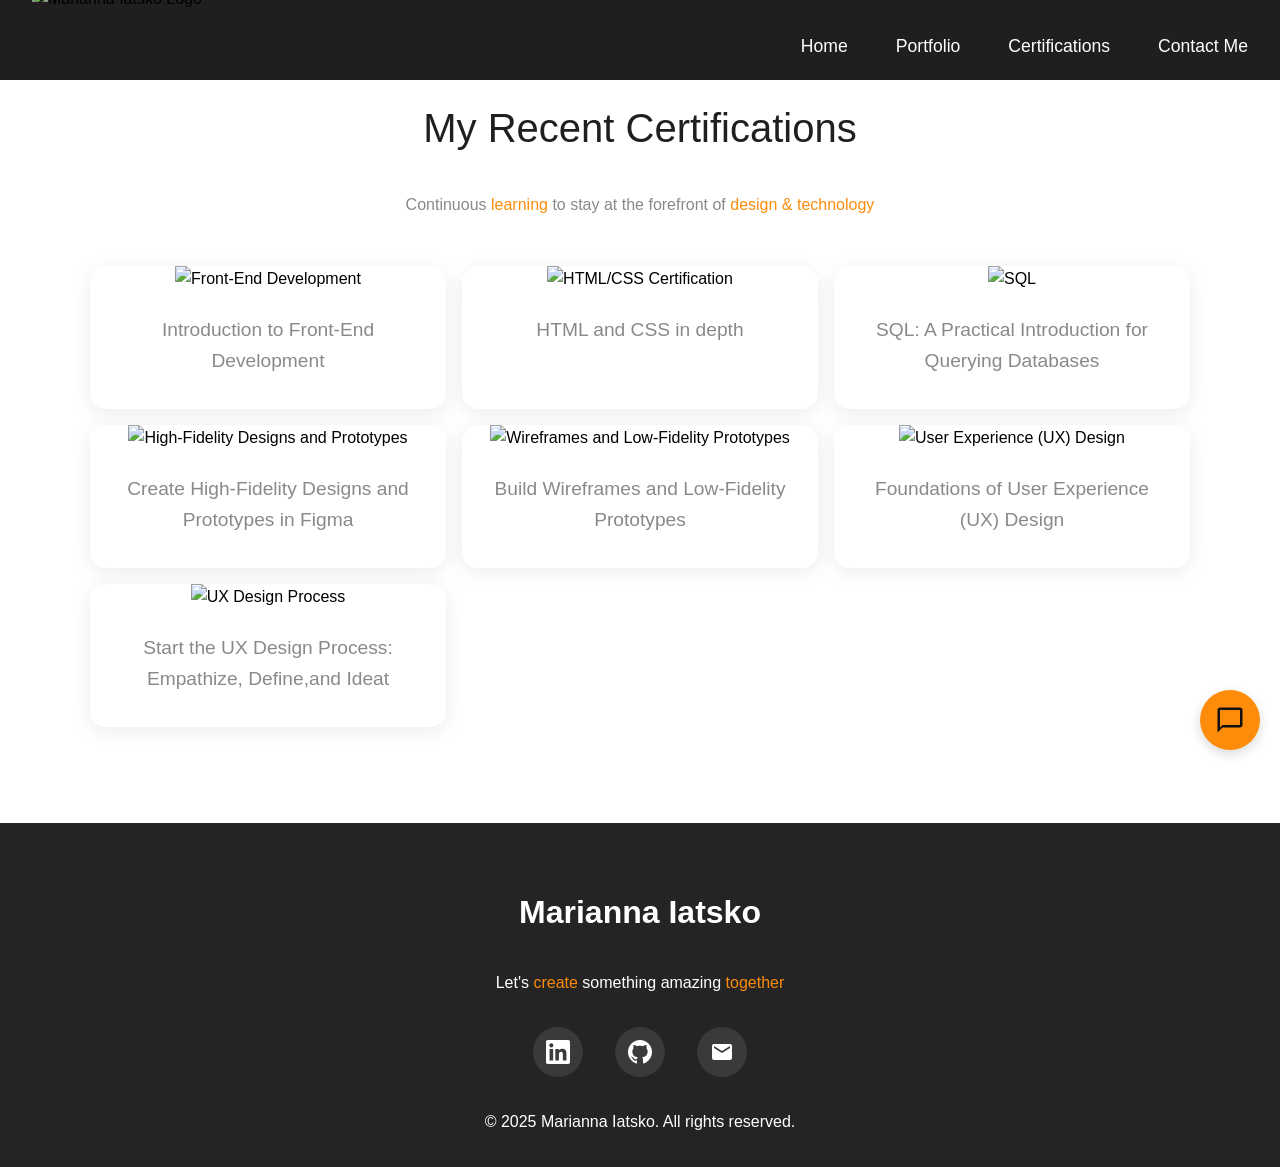
==== certifications.html @ 1412dbc5 "Initial commit with existing files" ====
<!DOCTYPE html>
<html lang="en">
<head>
  <meta charset="UTF-8">
  <meta name="viewport" content="width=device-width, initial-scale=1.0">
  <meta name="description" content="Marianna Iatsko Portfolio, UI/UX designer specializing in web design, branding, and modern digital experiences.">
  <title>Marianna Iatsko – UI/UX Designer</title>
  <link rel="preconnect" href="https://fonts.googleapis.com">
  <link rel="preload" as="image" href="MI_LOGO35.png">
  <link rel="preload" as="image" href="11.png">
  <link rel="stylesheet" href="style.css">
</head>
<body>
<header id="header">
    <div class="header-container">
      <img src="MI_LOGO35.png" alt="Marianna Iatsko Logo" class="logo">
      
      <main>
      <div class="menu-toggle" id="menuToggle">
        <span></span>
        <span></span>
        <span></span>
      </div>

      <nav id="nav">
        <a href="index.html" class="btn">Home</a>
        <a href="portfolio.html"  class="btn">Portfolio</a>
        <a href="certifications.html" class="btn">Certifications</a>
        <a href="index.html#contact"class="btn">Contact Me</a>
      </nav>
    </div>
  </header>
</main>

<!-- CERTIFICATIONS SECTION -->
<section id="certifications" class="certifications">
  <h2 class="section-title">My Recent Certifications</h2>
  <p class="section-subtitle">Continuous <span class="highlight"> learning</span> to stay at the forefront of <span class="highlight"> design & technology</span></p>

  
  <div class="certifications-container">
     <div class="certification-card">
      <img src="Coursers FrontEnd Sert.png" alt="Front-End Development">
      <div class="certification-content">
        <h3>Introduction to Front-End Development</h3>
      </div>
    </div>

    <div class="certification-card">
      <img src="Coursera Html_Css Cert.png" alt="HTML/CSS Certification">
      <div class="certification-content">
        <h3>HTML and CSS in depth</h3>
      </div>
    </div>

    <div class="certification-card">
      <img src="Coursera SQL Cert.png" alt="SQL">
      <div class="certification-content">
        <h3>SQL: A Practical Introduction for Querying Databases</h3>
      </div>
    </div>

    <div class="certification-card">
      <img src="Coursera High Sert.png" alt="High-Fidelity Designs and Prototypes">
      <div class="certification-content">
        <h3>Create High-Fidelity Designs and Prototypes in Figma</h3>
      </div>
    </div>
  

<div class="certification-card">
      <img src="Coursera Build Low Cert1.png" alt="Wireframes and Low-Fidelity Prototypes">
      <div class="certification-content">
        <h3>Build Wireframes and Low-Fidelity Prototypes</h3>
      </div>
    </div>

<div class="certification-card">
      <img src="Coursera Foundations Cert1.png" alt="User Experience (UX) Design">
      <div class="certification-content">
        <h3>Foundations of User Experience (UX) Design</h3>
      </div>
    </div>


<div class="certification-card">
      <img src="Coursera Start Ux Cert1.png" alt="UX Design Process">
      <div class="certification-content">
        <h3> Start the UX Design Process: Empathize, Define,and Ideat</h3>
      </div>
    </div>
</div>
</section>
</main>

  <!-- FOOTER -->
  <footer>
    <div class="footer-container">
      <div class="footer-name">Marianna Iatsko</div>
      <div class="footer-subtext">Let's <span class="highlight"> create</span> something amazing <span class="highlight"> together</span></div>
      
      <div class="social-links">
        <a href="https://www.linkedin.com/in/marianna-iatsko" target="_blank" aria-label="LinkedIn">
          <svg viewBox="0 0 24 24" xmlns="http://www.w3.org/2000/svg">
            <path d="M20.447 20.452h-3.554v-5.569c0-1.328-.027-3.037-1.852-3.037-1.853 0-2.136 1.445-2.136 2.939v5.667H9.351V9h3.414v1.561h.046c.477-.9 1.637-1.85 3.37-1.85 3.601 0 4.267 2.37 4.267 5.455v6.286zM5.337 7.433c-1.144 0-2.063-.926-2.063-2.065 0-1.138.92-2.063 2.063-2.063 1.14 0 2.064.925 2.064 2.063 0 1.139-.925 2.065-2.064 2.065zm1.782 13.019H3.555V9h3.564v11.452zM22.225 0H1.771C.792 0 0 .774 0 1.729v20.542C0 23.227.792 24 1.771 24h20.451C23.2 24 24 23.227 24 22.271V1.729C24 .774 23.2 0 22.222 0h.003z"/>
          </svg>
        </a>

        <a href="https://github.com/marianna-iatsko" target="_blank" aria-label="GitHub">
          <svg viewBox="0 0 24 24" xmlns="http://www.w3.org/2000/svg">
            <path d="M12 0c-6.626 0-12 5.373-12 12 0 5.302 3.438 9.8 8.207 11.387.599.111.793-.261.793-.577v-2.234c-3.338.726-4.033-1.416-4.033-1.416-.546-1.387-1.333-1.756-1.333-1.756-1.089-.745.083-.729.083-.729 1.205.084 1.839 1.237 1.839 1.237 1.07 1.834 2.807 1.304 3.492.997.107-.775.418-1.305.762-1.604-2.665-.305-5.467-1.334-5.467-5.931 0-1.311.469-2.381 1.236-3.221-.124-.303-.535-1.524.117-3.176 0 0 1.008-.322 3.301 1.23.957-.266 1.983-.399 3.003-.404 1.02.005 2.047.138 3.006.404 2.291-1.552 3.297-1.23 3.297-1.23.653 1.653.242 2.874.118 3.176.77.84 1.235 1.911 1.235 3.221 0 4.609-2.807 5.624-5.479 5.921.43.372.823 1.102.823 2.222v3.293c0 .319.192.694.801.576 4.765-1.589 8.199-6.086 8.199-11.386 0-6.627-5.373-12-12-12z"/>
          </svg>
        </a>

        <a href="mailto:marianna.iatsko@gmail.com" aria-label="Email">
          <svg viewBox="0 0 24 24" xmlns="http://www.w3.org/2000/svg">
            <path d="M20 4H4c-1.1 0-1.99.9-1.99 2L2 18c0 1.1.9 2 2 2h16c1.1 0 2-.9 2-2V6c0-1.1-.9-2-2-2zm0 4l-8 5-8-5V6l8 5 8-5v2z"/>
          </svg>
        </a>
      </div>

      <p class="footer-text">&copy; 2025 Marianna Iatsko. All rights reserved.</p>
    </div>
  </footer>

 <div class="chat-button" id="chatButton">
    <svg xmlns="http://www.w3.org/2000/svg" viewBox="0 0 24 24">
      <path d="M20 2H4c-1.1 0-2 .9-2 2v18l4-4h14c1.1 0 2-.9 2-2V4c0-1.1-.9-2-2-2zm0 14H6l-2 2V4h16v12z"/>
    </svg>
  </div>

  <div class="chat-window" id="chatWindow">
    <div class="chat-header">
      <span>Let's Chat </span>
      <span class="chat-close" id="chatClose">&times;</span>
    </div>

    <div class="chat-messages" id="chatMessages">
      <div class="message bot">
        <div class="message-bubble">Hello👋! How can I help you today?
        </div>
      </div>
    </div>

    <div class="quick-questions" id="quickQuestions">
      <button class="quick-question" data-question="What services do you offer?">Services</button>
      <button class="quick-question" data-question="Can I see your portfolio?">Portfolio</button>
      <button class="quick-question" data-question="How can I contact you?">Contact</button>
      <button class="quick-question" data-question="What are your rates?">Pricing</button>
    </div>

    <div class="chat-input-area">
      <input type="text" class="chat-input" id="chatInput" placeholder="Type your message...">
      <button class="chat-send" id="chatSend">Send</button>
    </div>
  </div>


    

  <script src="script.js"></script>
 
</body>
</html>
---- style.css ----
* {
      margin: 0;
      padding: 0;
      box-sizing: border-box;
      user-select: none;
    }

:root {
  --white: #FFFFFF;
  --gray: #898989;
  --dark: #211f1e;
  --accent: #FC8C0A;
}

    html {
      
      scroll-padding-top: 100px;
    }

    body {
      font-family: 'Lucida Sans', 'Lucida Sans Regular', 'Lucida Grande', 'Lucida Sans Unicode', Geneva, Verdana, sans-serif;
      overflow-x: hidden;
      font-weight: 400;
      line-height: 1.6;
    }

    /* HEADER */
    header {
      position: fixed;
      top: 0;
      width: 100%;
      background: #211f1e;
      z-index: 1000;
      padding: 1rem 0;
      height: 80px;
      transition: all 0.3s ease;
    }

    header.scrolled {
      box-shadow: 0 2px 20px rgba(0, 0, 0, 0.1);
    }

    .header-container {
      max-width: 1400px;
      margin: 0 auto;
      padding: 0 2rem;
      display: flex;
      justify-content: space-between;
      align-items: center;
  
    }

    .logo {
      height: 120px;
      transition: transform 0.2s ease;
      margin-top: -30px;

    }

    .logo:hover {
      transform: scale(1.5);
    }

    nav {
      display: flex;
      gap: 3rem;
      align-items: center;
    }

    nav a {
      color: #FFFFFF;
      text-decoration: none;
      font-size: 1.1rem;
      font-weight: 500;
      position: relative;
      transition: color 0.3s ease;
      margin-top: -30px;
    }

    nav a::after {
      content: '';
      position: absolute;
      bottom: -5px;
      left: 0;
      width: 0;
      height: 2px;
      background: #FC8C0A;
      transition: width 0.3s ease;
    }

    nav a:hover {
      color: #FC8C0A;
    }

    nav a:hover::after {
      width: 100%;
    }

    /* Mobile Menu */
    .menu-toggle {
      display: none;
      flex-direction: column;
      gap: 5px;
      cursor: pointer;
      background-color: #211f1e;
    }

    .menu-toggle span {
      width: 28px;
      height: 3px;
      background:#FFFFFF;
      transition: 0.3s;
      border-radius: 2px;
    }

    /* HERO SECTION */
    .hero {
      min-height: 100vh;
      display: flex;
      align-items: center;
      padding: 8rem 2rem 4rem;
      background: linear-gradient(180deg, #b89cff 0%, #9bd3ff 100%);
      background-image: url('11.png');
      background-size: cover;
      overflow: hidden;
      position: relative;
    }

    .hero::before {
      content: '';
      position: absolute;
      top: 0;
      left: 0;
      right: 0;
      bottom: 0;
      z-index: 0;
      background: 
        radial-gradient(circle at 20% 50%, rgba(255, 255, 255, 0.1) 0%, transparent 50%),
        radial-gradient(circle at 80% 80%, rgba(255, 255, 255, 0.1) 0%, transparent 50%);
        animation: float 20s ease-in-out infinite;
    }

    @keyframes float {
      0%, 100% { transform: translate(0, 0); }
      50% { transform: translate(30px, -30px); }
    }


    .hero-container {
      max-width: 1400px;
      margin: 0 auto;
      width: 100%;
      position: relative;
      z-index: 1;
    }

    .hero-content {
      max-width: 800px;
      position: relative;
      z-index: 2;
    }

    .greeting {
      font-size: 2rem;
      color: #242424;
      margin-bottom: 1rem;
      opacity: 0;
      animation: slideInLeft 0.8s ease forwards;
    }

    .hero-title {
  font-size: 5rem;
  font-weight: 800;
  white-space: nowrap;
  overflow: hidden;
  border-right: 4px solid #fff;
  width: 0;
  margin-bottom: 1.5rem;
  line-height: 1.1;
  background: linear-gradient(90deg, #efe3cc, #ffd700, #ff9800, #ef860d);
  -webkit-background-clip: text;
  -webkit-text-fill-color: transparent;
  animation: typing 7s steps(15, end) infinite,
             blinkCaret 0.9s step-end infinite;
}

/* Type → Hold → Delete → Restart */
@keyframes typing {
  0% { width: 0; }
  40% { width: 100%; }
  60% { width: 100%; }
  100% { width: 0; }
}

@keyframes blinkCaret {
  from, to { border-color: transparent; }
  50% { border-color: #FC8C0A; }
}

    .hero-subtitle {
      font-size: 1.8rem;
      color: #898989;
      margin-bottom: 2rem;
      opacity: 0;
      animation: slideInLeft 0.8s ease 0.4s forwards;
    }

    .hero-description {
      font-size: 1.2rem;
      line-height: 1.8;
      color: #898989;
      max-width: 600px;
      opacity: 0;
      animation: slideInLeft 0.8s ease 0.6s forwards;
    }

    @keyframes slideInLeft {
      from {
        opacity: 0;
        transform: translateX(-50px);
      }
      to {
        opacity: 1;
        transform: translateX(0);
      }
    }

.highlight {
  color:#FC8C0A; 
  font-weight: 400;
}

    /* Wave Shape Divider */
.custom-shape-divider-bottom {
  position: absolute;
  bottom: 0;
  left: 0;
  width: 100%;
  overflow: hidden;
  line-height: 0;
}

.custom-shape-divider-bottom svg {
  position: relative;
  display: block;
  width: calc(130% + 2px);
  height: 100px;
}

.custom-shape-divider-bottom .shape-fill {
  fill: #FFFFFF;
}

    /* PORTFOLIO SECTION */
    
    .projects-section {
      position: relative;
      padding: 8rem 0;
      background: #FFFFFF;
    }

    .section-title {
      font-weight: 400;
      text-align: center;
      font-family: 'Lucida Sans', 'Lucida Sans Regular', 'Lucida Grande', 'Lucida Sans Unicode', Geneva, Verdana, sans-serif;
      background: #211f1e;
      font-size: 2.5rem;
      margin-bottom: 1rem;
      margin-top: -2rem;
      -webkit-background-clip: text;
      -webkit-text-fill-color: transparent;
    }

    .projects-section .section-subtitle {
     text-align: center;
     color: #898989;
     margin-bottom: 2rem;
      }

    /* Horizontal Scroll Container */
    .horizontal-scroll {
      display: flex;
      gap: 2rem;
      padding: 2rem 4rem;
      overflow-x: auto;
      overflow-y: hidden;
      scroll-snap-type: x mandatory;
      scrollbar-width: none;
      -ms-overflow-style: none;
    }

    .horizontal-scroll::-webkit-scrollbar {
      display: none;
    }

    /* Project Card */
    .project-card {
      flex: 0 0 600px;
      height: 700px;
      scroll-snap-align: center;
      position: relative;
      cursor: pointer;
      transition: transform 0.5s cubic-bezier(0.34, 1.56, 0.64, 1);
    }

    .project-card:hover {
      transform: translateY(-20px) scale(1.02);
    }

 /*TAG*/

@keyframes fadeIn {
  to { opacity: 1; transform: translateY(0); }
  from { opacity: 0; transform: translateY(10px); }
}

/* Device Frame */

    .device-frame {
      width: 100%;
      height: 100%;
      position: relative;
      border-radius: 40px;
      padding: 20px;
      background: #413f3f;
    }

    /* Tablet Frame Style */
    .device-frame.tablet {
      border-radius: 30px;
      padding: 30px 25px;
    }

    .device-frame.tablet::before {
      content: '';
      position: absolute;
      top: 50%;
      right: -8px;
      width: 4px;
      height: 60px;
      background:  #898989;
      border-radius: 2px;
      transform: translateY(-50%);
    }

    .device-frame.tablet::after {
      content: '';
      position: absolute;
      bottom: 15px;
      left: 50%;
      transform: translateX(-50%);
      width: 40px;
      height: 40px;
      border-radius: 50%;
      border: 2px solid rgba(255, 255, 255, 0.1);
    }

    /* Phone Frame Style */
    .device-frame.phone {
      width: 350px;
      border-radius: 50px;
      padding: 15px;
    }

    .device-frame.phone::before {
      content: '';
      position: absolute;
      top: 15px;
      left: 50%;
      transform: translateX(-50%);
      width: 120px;
      height: 25px;
      background: #1a1a1a;
      border-radius: 0 0 20px 20px;
      z-index: 10;
    }

    .device-frame.phone::after {
      content: '';
      position: absolute;
      top: 22px;
      left: 50%;
      transform: translateX(-50%);
      width: 60px;
      height: 6px;
      background: rgba(255, 255, 255, 0.05);
      border-radius: 10px;
      z-index: 11;
    }

    /* Screen */
    .device-screen {
      width: 100%;
      height: 100%;
      border-radius: 25px;
      overflow: hidden;
      background: #000;
      position: relative;
    }

    .device-frame.tablet .device-screen {
      border-radius: 20px;
    }

    .device-frame.phone .device-screen {
      border-radius: 35px;
    }

    .project-image {
      width: 100%;
      height: 100%;
      position: relative;
      overflow: hidden;
    }

    .project-image img {
      width: 100%;
      height: 100%;
      object-fit: cover;
      transition: transform 0.6s ease;
    }

    .project-card:hover .project-image img {
      transform: scale(1.1);
    }

    .project-overlay {
      position: absolute;
      top: 0;
      left: 0;
      width: 100%;
      height: 100%;
      background: linear-gradient(180deg, transparent 0%, rgba(0, 0, 0, 0.9) 100%);
      display: flex;
      flex-direction: column;
      justify-content: flex-end;
      padding: 3rem;
      opacity: 0;
      transition: opacity 0.4s ease, backdrop-filter 0.4s ease;
      backdrop-filter: blur(0px);
}

.project-card:hover .project-overlay {
  opacity: 1;
  backdrop-filter: blur(8px);
}

    .project-number {
      position: absolute;
      top: 2rem;
      right: 2rem;
      font-size: 5rem;
      font-weight: 900;
      opacity: 0.2;
      background: linear-gradient(135deg, #667eea, #764ba2);
      -webkit-background-clip: text;
      -webkit-text-fill-color: transparent;
    }

    .project-title {
      font-size: 2.5rem;
      font-weight: 800;
      margin-bottom: 1rem;
      color:  #dbd6c7; /* bright and readable on dark overlay */
      transform: translateY(20px);
      transition: transform 0.4s ease;
    }

    .project-card:hover .project-title {
      transform: translateY(0);
    }

    .project-description {
  font-size: 1rem;
  line-height: 1.6;
  color: #FFFFFF; /* bright and readable on dark overlay */
  opacity: 1;     /* remove fade */
  transform: translateY(20px);
  transition: transform 0.4s ease 0.1s, color 0.3s ease;
}

    .project-card:hover .project-description {
  color: #FFFFFF;
  transform: translateY(0);
}


    .project-tags {
      display: flex;
      gap: 0.5rem;
      margin-top: 1.5rem;
      flex-wrap: wrap;
    }

   .tag {
  padding: 0.4rem 1rem;
  background: rgba(255, 255, 255, 0.1);
  border-radius: 20px;
  font-size: 0.85rem;
  backdrop-filter: blur(10px);
  border: 1px solid rgba(255, 255, 255, 0.2);
  color: rgba(126, 119, 119, 0.95);
  transform: translateY(20px);
  opacity: 0;
  transition: transform 0.4s ease, background 0.3s ease, box-shadow 0.3s ease;
  animation: fadeIn 0.6s ease forwards;
}

.tag:nth-child(1) { animation-delay: 0.1s; }
.tag:nth-child(2) { animation-delay: 0.2s; }
.tag:nth-child(3) { animation-delay: 0.3s; }
.tag:nth-child(4) { animation-delay: 0.4s; }

.tag:hover {
  background: rgba(255, 255, 255, 0.2);
  box-shadow: 0 0 8px rgba(0, 140, 255, 0.4);
  cursor: pointer;
}

    /* Responsive */
    @media (max-width: 768px) {
      .project-card {
        flex: 0 0 90vw;
        height: 600px;
      }

      .horizontal-scroll {
        padding: 2rem 1rem;
        gap: 2rem;
      }

      .projects-section {
        padding: 4rem 0;
      }

      .project-title {
        font-size: 1.8rem;
      }

      .project-overlay {
        padding: 2rem;
      }
    }
    
.project-image video {
  width: 100%;
  height: 100%;
  object-fit: cover;
  transition: transform 0.6s ease;
}
.project-card:hover .project-image video {
  transform: scale(1.1);
}


/* ===== CERTIFICATIONS SECTION ===== */
.certifications {
  padding: 6rem 2rem;
  background: #FFFFFF;
  text-align: center;
}

.certifications .section-subtitle {
  font-size: 1rem;
  color:#898989;
  margin-bottom: 3rem;
}
.certifications .section-title {
  margin-top: 0; 
  margin-bottom: 2rem;
}

.certifications-container {
  display: grid;
  grid-template-columns: repeat(auto-fit, minmax(280px, 1fr));
  gap: 1rem;
  max-width: 1100px;
  margin: 0 auto;
}

.certification-card {
  background: #FFFFFF;
  border-radius: 1rem;
  box-shadow: 0 4px 20px rgba(0,0,0,0.08);
  overflow: hidden;
  transition: transform 0.3s ease, box-shadow 0.3s ease;
}

.certification-card:hover {
  transform: translateY(-8px);
  box-shadow: 0 8px 25px rgba(0,0,0,0.15);
}

.certification-card img {
  width:100%;
  height: 160px;
  object-fit: contain;
}

.certification-content {
  padding: 1.5rem;
}

.certification-content h3 {
  font-size: 1.2rem;
  margin-bottom: 0.5rem;
  color: #898989;
  font-family: 'Lucida Sans', 'Lucida Sans Regular', 'Lucida Grande', 'Lucida Sans Unicode', Geneva, Verdana, sans-serif;
  font-weight: 400;
}


    /* CONTACT FORM SECTION */
.contact {
  padding: 1rem 2rem 8rem; 
  text-align: center;
}

.contact .section-title {
  margin-top: 0; 
  margin-bottom: 2rem;
}

.contact .section-subtitle {
  margin-bottom: 2rem;
}

/* Layout */
.contact-wrapper {
  display: flex;
  align-items: stretch;
  justify-content: center;
  max-width: 1100px;
  margin: 0 auto;
  background: #FFFFFF;
  border-radius: 0px;
  overflow: hidden;
  box-shadow: 0 10px 40px rgba(0, 0, 0, 0.08);
  border: 1px solid #eee;
}

/* Left side: image */
.contact-image {
  flex: 1;
}

.contact-image img {
  width: 100%;
  height: 100%;
  object-fit: cover;
  display: block;
}

/* Right side: form */

.contact-form-container {
  flex: 1;
  padding: 3rem;
  background: #FFFFFF;
  display: flex;
  align-items: center;
}

.contact-form {
  width: 100%;
  text-align: left;
}

.form-group {
  margin-bottom: 2rem;
}

.form-group label {
  display: block;
  margin-bottom: 0.5rem;
  font-weight: 600;
  color: #898989;
}

.form-group input,
.form-group textarea {
  width: 100%;
  padding: 1rem;
  border: 1.5px solid #ddd;
  border-radius: 8px;
  font-size: 1rem;
  font-family: 'Lucida Sans', 'Lucida Sans Regular', 'Lucida Grande', 'Lucida Sans Unicode', Geneva, Verdana, sans-serif;
  background: #FFFFFF;
  transition: border-color 0.3s ease, background 0.3s ease;
}

.form-group input:focus,
.form-group textarea:focus {
  outline: none;
  border-color: #ed781f;
  background: #FFFFFF;
}

.form-group textarea {
  min-height: 150px;
  resize: vertical;
}

.submit-btn {
  width: 100%;
  padding: 1.1rem;
  background: linear-gradient(90deg,#f6f1d8, #ff9800, #FC8C0A);
  color: #FFFFFF;
  border: none;
  border-radius: 8px;
  font-size: 1.1rem;
  font-weight: 600;
  cursor: pointer;
  transition: background 0.3s ease;
}

.submit-btn:hover {
  background: #f19142;
}

/* Responsive */
@media (max-width: 900px) {
  .contact-wrapper {
    flex-direction: column;
  }

  .contact-image {
    height: 280px;
  }

  .contact-form-container {
    padding: 2rem;
  }
}


    /* FOOTER */
    footer {
      background: #242424;
      color: #FFFFFF;
      padding: 4rem 2rem 2rem;
    }

    .footer-container {
      max-width: 1400px;
      margin: 0 auto;
      text-align: center;
    }

    .footer-name {
      font-size: 2rem;
      font-weight: 700;
      margin-bottom: 2rem;
      background: #FFFFFF;
      -webkit-background-clip: text;
      -webkit-text-fill-color: transparent;
        display: inline-block;
        transition: 0.3s ease;
    }
    
    .footer-name:hover {
  -webkit-text-fill-color: #ef860d;
  transform: translateY(-5px);
}

     .footer-subtext {
  font-size: 1rem;
  color: #FFFFFF;
  display: block; 
  margin-bottom: 2rem;
}

    .social-links {
      display: flex;
      justify-content: center;
      gap: 2rem;
      margin-bottom: 2rem;
    }

    .social-links a {
      width: 50px;
      height: 50px;
      border-radius: 50%;
      background: rgba(255, 255, 255, 0.1);
      display: flex;
      align-items: center;
      justify-content: center;
      transition: all 0.3s ease;
      text-decoration: none;
    }

    .social-links a:hover {
      background: linear-gradient(90deg, #FFFFFF, #ffd700, #ff9800, #ef860d);
      transform: translateY(-5px);
    }

    .social-links svg {
      width: 24px;
      height: 24px;
      fill: #FFFFFF;
    }

    .footer-text {
      color: #FFFFFF;
      margin-top: 2rem;
    }

    /* RESPONSIVE */
     @media (max-width: 768px) {
       .menu-toggle {
         display: flex; 
        } 
        nav { 
          position: fixed;
           top: 80px; right: -100%; 
           width: 250px; 
           height: calc(100vh - 80px); 
           background: #000; 
           flex-direction: column;
            padding: 2rem; 
            transition: right 0.3s ease; 
            gap: 2rem; 
          }
             nav.active {
               right: 0;
               } 
               .hero-title { 
                font-size: 3rem;
               } 
               .hero-subtitle { 
                font-size: 1.4rem;
               } 
               .section-title { 
                font-size: 2rem;

              } .portfolio-grid { 
                grid-template-columns: 1fr; 
              } 

            }
/* Cookie Banner */
#cookie-banner {
      position: fixed;
      bottom: 20px;
      left: 20px;
      right: 20px;
      max-width: 600px;
      margin: auto;
      background: rgba(255, 255, 255, 0.95);
      color: #979191;
      padding: 15px 20px;
      border-radius: 8px;
      box-shadow: 0 6px 20px rgba(0, 0, 0, 0.2);
      font-size: 14px;
      display: flex;
      align-items: center;
      justify-content: space-between;
      gap: 1rem;
      z-index: 9999;
       font-family: 'Lucida Sans', 'Lucida Sans Regular', 'Lucida Grande', 'Lucida Sans Unicode', Geneva, Verdana, sans-serif;
      flex-wrap: wrap;
    }

    #cookie-banner p {
      margin: 0;
      flex: 1;
      text-align: left;
      line-height: 1.4;
    }

    #accept-cookies {
      background: #FC8C0A;
      color: #111;
      font-weight: 600;
      border: none;
      padding: 8px 16px;
      border-radius: 4px;
      cursor: pointer;
      text-align: center;
      transition: background 0.3s ease;
    }

    #accept-cookies:hover {
      background: #f6c461;
    }

    @media (max-width: 600px) {
      #cookie-banner {
        flex-direction: column;
        align-items: stretch;
        text-align: center;
        gap: 10px;
        padding: 20px;
      }

      #cookie-banner p {
        text-align: center;
      }

      #accept-cookies {
        width: 100%;
      }
    }

    /* Chat Bot */
    .chat-button {
      position: fixed;
      bottom: 150px;
      right: 20px;
      width: 60px;
      height: 60px;
      background: #FC8C0A;
      border-radius: 50%;
      display: flex;
      align-items: center;
      justify-content: center;
      cursor: pointer;
      box-shadow: 0 4px 12px rgba(0,0,0,0.15);
      transition: transform 0.3s ease;
      z-index: 1000;
       font-family: 'Lucida Sans', 'Lucida Sans Regular', 'Lucida Grande', 'Lucida Sans Unicode', Geneva, Verdana, sans-serif;
    }

    .chat-button:hover {
      transform: scale(1.1);
    }

    .chat-button svg {
      width: 30px;
      height: 30px;
      fill: #111;
    }
    .chat-window {
      position: fixed;
      bottom: 90px;
      right: 20px;
      width: 350px;
      height: 500px;
      background: white;
      border-radius: 12px;
      box-shadow: 0 8px 24px rgba(0,0,0,0.2);
      display: none;
      flex-direction: column;
      z-index: 1000;
      overflow: hidden;
    }

    .chat-window.active {
      display: flex;
    }

    .chat-header {
      background:#FC8C0A;
      color: #111;
      padding: 15px 20px;
      font-weight: 600;
      display: flex;
      justify-content: space-between;
      align-items: center;
    }
    .chat-close {
      cursor: pointer;
      font-size: 24px;
      line-height: 1;
    }
    .chat-messages {
      flex: 1;
      padding: 20px;
      overflow-y: auto;
      background: #f9f9f9;
    }

    .message {
      margin-bottom: 15px;
      display: flex;
      gap: 10px;
    }

    .message.bot {
      justify-content: flex-start;
    }

    .message.user {
      justify-content: flex-end;
    }

    .message-bubble {
      max-width: 70%;
      padding: 10px 15px;
      border-radius: 12px;
      word-wrap: break-word;
    }

    .message.bot .message-bubble {
      background: white;
      color: #333;
      border: 1px solid #e0e0e0;
    }

    .message.user .message-bubble {
      background: #FC8C0A;
      color: #111;
    }
    .quick-questions {
      padding: 10px 20px;
      display: flex;
      flex-wrap: wrap;
      gap: 8px;
      border-top: 1px solid #e0e0e0;
      background: white;
    }

    .quick-question {
      background: #f5f5f5;
      border: 1px solid #ddd;
      padding: 8px 12px;
      border-radius: 20px;
      cursor: pointer;
      font-size: 13px;
      transition: all 0.2s;
    }

    .quick-question:hover {
      background: #FC8C0A;
      border-color: #FC8C0A;
    }

    .chat-input-area {
      padding: 15px 20px;
      border-top: 1px solid #e0e0e0;
      display: flex;
      gap: 10px;
      background: white;
    }

    .chat-input {
      flex: 1;
      padding: 10px 15px;
      border: 1px solid #ddd;
      border-radius: 20px;
      outline: none;
      font-size: 14px;
    }

    .chat-send {
      background: #FC8C0A;
      border: none;
      padding: 10px 20px;
      border-radius: 20px;
      cursor: pointer;
      font-weight: 600;
      transition: background 0.2s;
    }

    .chat-send:hover {
      background: #f3c939;
    }
    /* Responsive */
    @media (max-width: 480px) {
      .chat-window {
        width: calc(100% - 40px);
        height: 70vh;
        bottom: 80px;
      }
    }
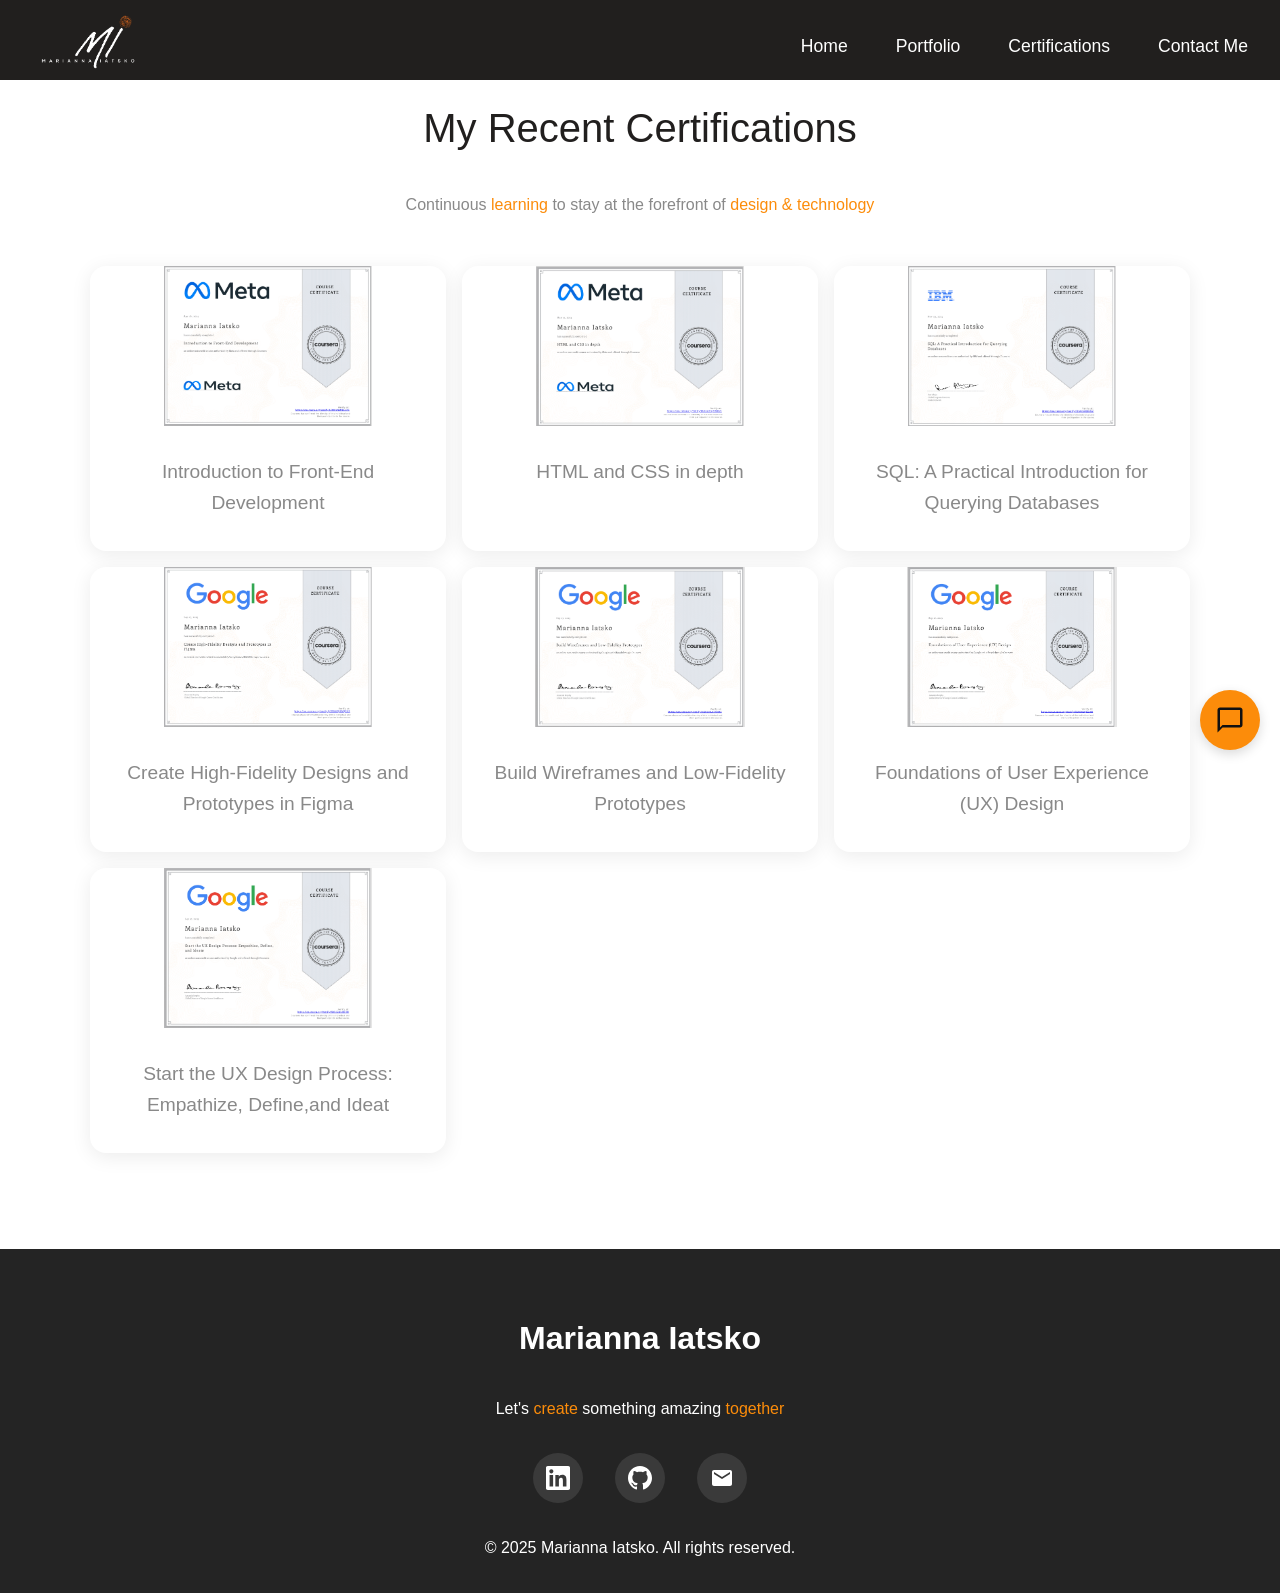
==== commit 6029ba6a: "moved pictures to the directory" ====
--- a/certifications.html
+++ b/certifications.html
@@ -13,7 +13,7 @@
 <body>
 <header id="header">
     <div class="header-container">
-      <img src="MI_LOGO35.png" alt="Marianna Iatsko Logo" class="logo">
+      <img src="Pictures/MI_LOGO35.png" alt="Marianna Iatsko Logo" class="logo">
       
       <main>
       <div class="menu-toggle" id="menuToggle">
@@ -40,28 +40,28 @@
   
   <div class="certifications-container">
      <div class="certification-card">
-      <img src="Coursers FrontEnd Sert.png" alt="Front-End Development">
+      <img src="Pictures/Coursers FrontEnd Sert.png" alt="Front-End Development">
       <div class="certification-content">
         <h3>Introduction to Front-End Development</h3>
       </div>
     </div>
 
     <div class="certification-card">
-      <img src="Coursera Html_Css Cert.png" alt="HTML/CSS Certification">
+      <img src="Pictures/Coursera Html_Css Cert.png" alt="HTML/CSS Certification">
       <div class="certification-content">
         <h3>HTML and CSS in depth</h3>
       </div>
     </div>
 
     <div class="certification-card">
-      <img src="Coursera SQL Cert.png" alt="SQL">
+      <img src="Pictures/Coursera SQL Cert.png" alt="SQL">
       <div class="certification-content">
         <h3>SQL: A Practical Introduction for Querying Databases</h3>
       </div>
     </div>
 
     <div class="certification-card">
-      <img src="Coursera High Sert.png" alt="High-Fidelity Designs and Prototypes">
+      <img src="Pictures/Coursera High Sert.png" alt="High-Fidelity Designs and Prototypes">
       <div class="certification-content">
         <h3>Create High-Fidelity Designs and Prototypes in Figma</h3>
       </div>
@@ -69,14 +69,14 @@
   
 
 <div class="certification-card">
-      <img src="Coursera Build Low Cert1.png" alt="Wireframes and Low-Fidelity Prototypes">
+      <img src="Pictures/Coursera Build Low Cert1.png" alt="Wireframes and Low-Fidelity Prototypes">
       <div class="certification-content">
         <h3>Build Wireframes and Low-Fidelity Prototypes</h3>
       </div>
     </div>
 
 <div class="certification-card">
-      <img src="Coursera Foundations Cert1.png" alt="User Experience (UX) Design">
+      <img src="Pictures/Coursera Foundations Cert1.png" alt="User Experience (UX) Design">
       <div class="certification-content">
         <h3>Foundations of User Experience (UX) Design</h3>
       </div>
@@ -84,7 +84,7 @@
 
 
 <div class="certification-card">
-      <img src="Coursera Start Ux Cert1.png" alt="UX Design Process">
+      <img src="Pictures/Coursera Start Ux Cert1.png" alt="UX Design Process">
       <div class="certification-content">
         <h3> Start the UX Design Process: Empathize, Define,and Ideat</h3>
       </div>
--- a/style.css
+++ b/style.css
@@ -120,7 +120,7 @@
       align-items: center;
       padding: 8rem 2rem 4rem;
       background: linear-gradient(180deg, #b89cff 0%, #9bd3ff 100%);
-      background-image: url('11.png');
+      background-image: url('Pictures/11.png');
       background-size: cover;
       overflow: hidden;
       position: relative;
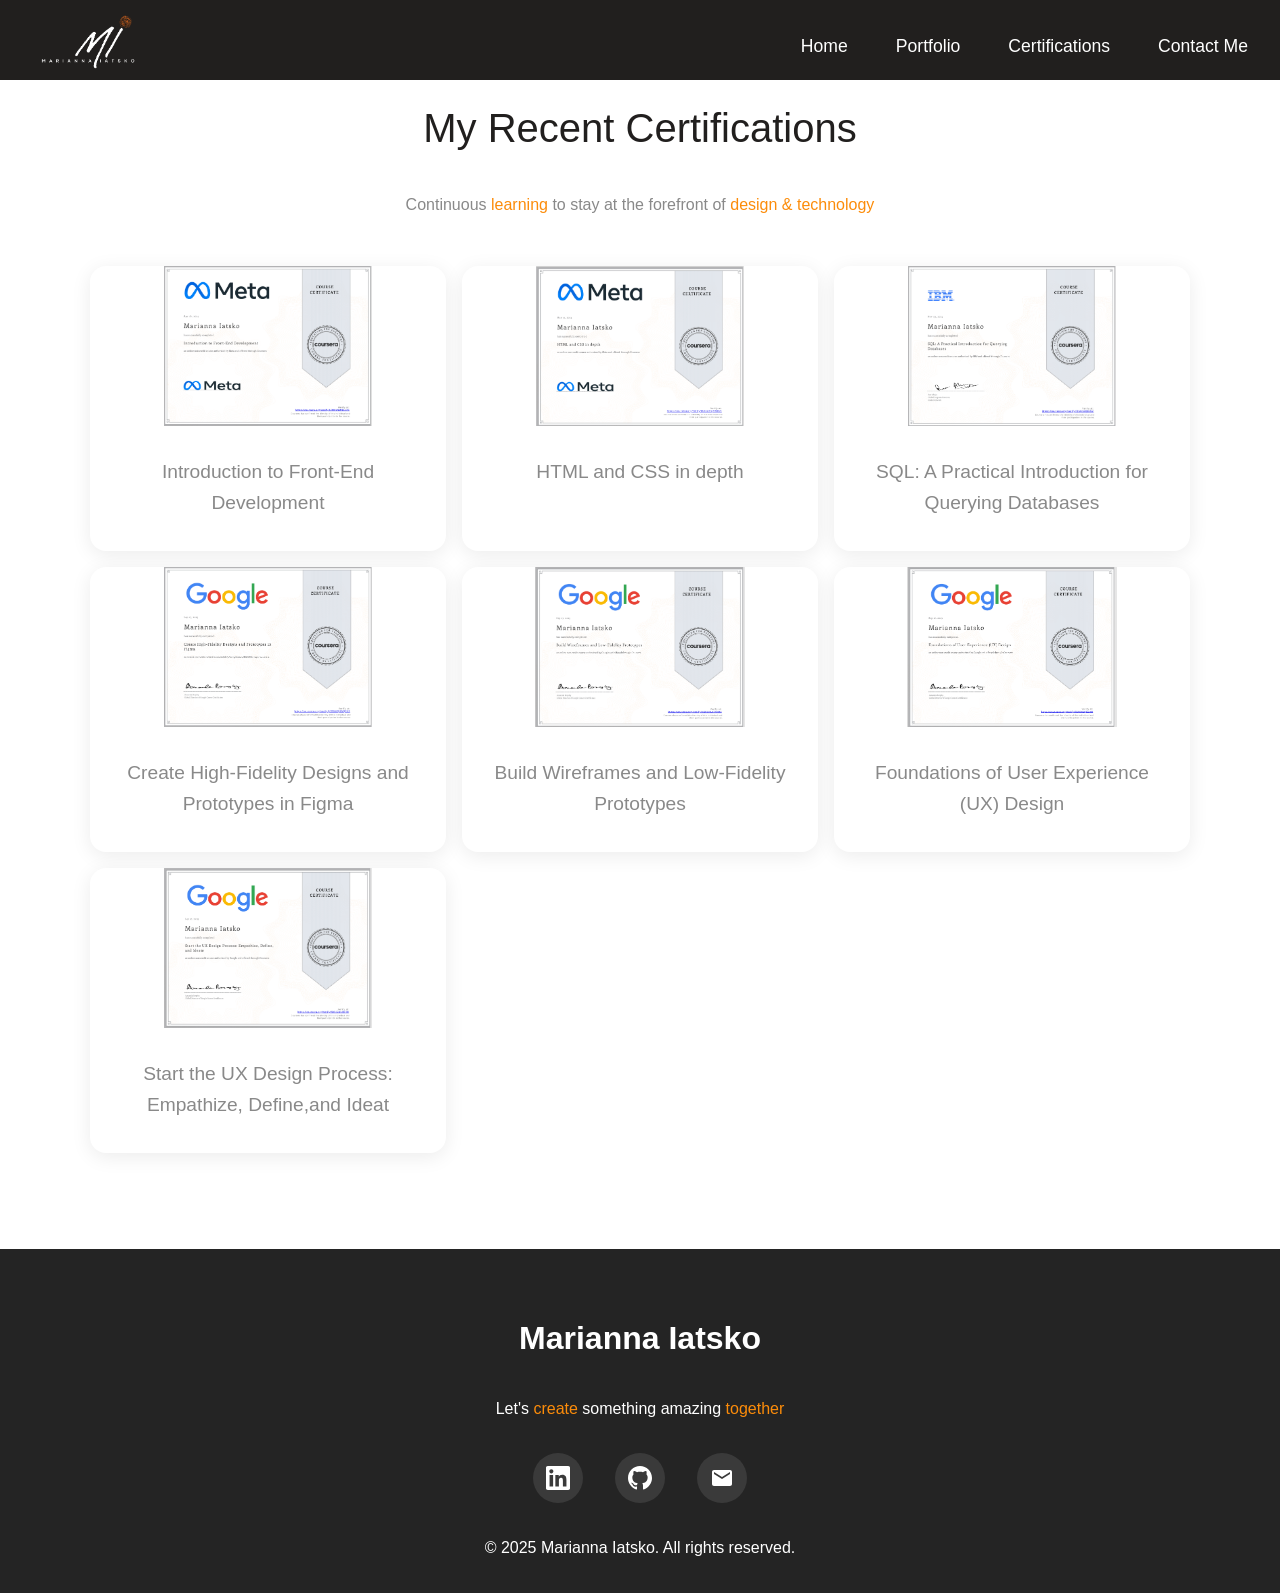
==== commit dc118e69: "refactor: remove chat feature and clean up HTML structure" ====
--- a/certifications.html
+++ b/certifications.html
@@ -30,7 +30,7 @@
       </nav>
     </div>
   </header>
-</main>
+
 
 <!-- CERTIFICATIONS SECTION -->
 <section id="certifications" class="certifications">
@@ -123,41 +123,7 @@
     </div>
   </footer>
 
- <div class="chat-button" id="chatButton">
-    <svg xmlns="http://www.w3.org/2000/svg" viewBox="0 0 24 24">
-      <path d="M20 2H4c-1.1 0-2 .9-2 2v18l4-4h14c1.1 0 2-.9 2-2V4c0-1.1-.9-2-2-2zm0 14H6l-2 2V4h16v12z"/>
-    </svg>
-  </div>
-
-  <div class="chat-window" id="chatWindow">
-    <div class="chat-header">
-      <span>Let's Chat </span>
-      <span class="chat-close" id="chatClose">&times;</span>
-    </div>
-
-    <div class="chat-messages" id="chatMessages">
-      <div class="message bot">
-        <div class="message-bubble">Hello👋! How can I help you today?
-        </div>
-      </div>
-    </div>
-
-    <div class="quick-questions" id="quickQuestions">
-      <button class="quick-question" data-question="What services do you offer?">Services</button>
-      <button class="quick-question" data-question="Can I see your portfolio?">Portfolio</button>
-      <button class="quick-question" data-question="How can I contact you?">Contact</button>
-      <button class="quick-question" data-question="What are your rates?">Pricing</button>
-    </div>
-
-    <div class="chat-input-area">
-      <input type="text" class="chat-input" id="chatInput" placeholder="Type your message...">
-      <button class="chat-send" id="chatSend">Send</button>
-    </div>
-  </div>
-
-
     
-
   <script src="script.js"></script>
  
 </body>
--- a/style.css
+++ b/style.css
@@ -13,16 +13,29 @@
 }
 
     html {
-      
       scroll-padding-top: 100px;
-    }
+      scroll-behavior: smooth;
+    }
+
+/* Hide scrollbar, keep scroll working */
+html, body {
+  overflow-y: scroll;       
+  scrollbar-width: none;    
+}
+
+html::-webkit-scrollbar,
+body::-webkit-scrollbar {
+  display: none;           
+}
+
 
     body {
       font-family: 'Lucida Sans', 'Lucida Sans Regular', 'Lucida Grande', 'Lucida Sans Unicode', Geneva, Verdana, sans-serif;
       overflow-x: hidden;
       font-weight: 400;
-      line-height: 1.6;
-    }
+      line-height: 1.6;  
+}
+
 
     /* HEADER */
     header {
